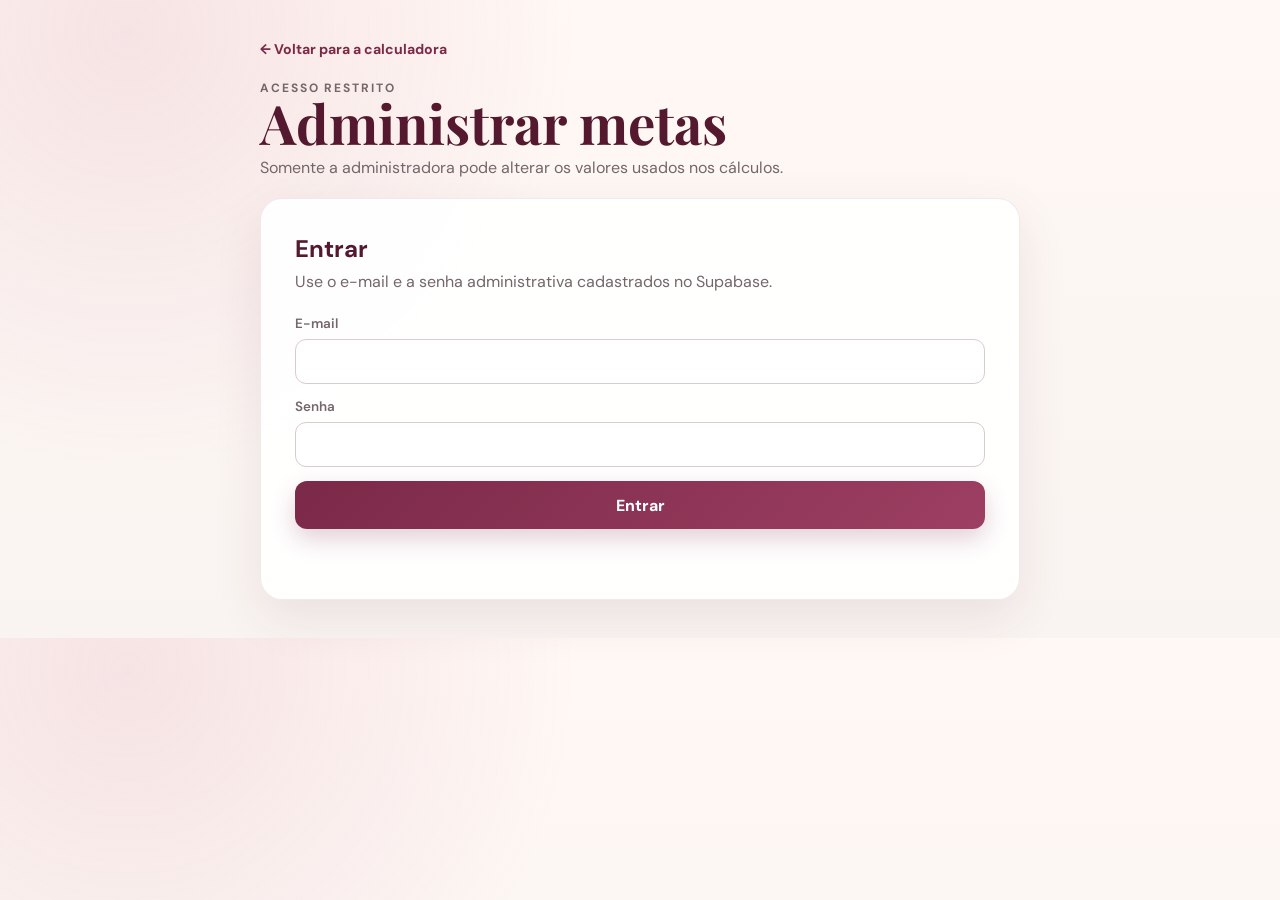
==== admin.html @ 75678cab "Adiciona admin.html" ====
<!doctype html>
<html lang="pt-BR">
  <head>
    <meta charset="UTF-8" />
    <meta name="viewport" content="width=device-width, initial-scale=1" />
    <meta name="theme-color" content="#7b2948" />
    <meta name="robots" content="noindex, nofollow" />
    <title>Administrar metas</title>
    <link rel="preconnect" href="https://fonts.googleapis.com" />
    <link rel="preconnect" href="https://fonts.gstatic.com" crossorigin />
    <link
      href="https://fonts.googleapis.com/css2?family=DM+Sans:wght@400;500;600;700&family=Playfair+Display:wght@600;700&display=swap"
      rel="stylesheet"
    />
    <link rel="stylesheet" href="styles.css" />
    <script src="config.js"></script>
    <script src="admin.js" defer></script>
  </head>
  <body>
    <main class="admin-shell">
      <a class="back-link" href="index.html">← Voltar para a calculadora</a>

      <header class="admin-hero">
        <p class="eyebrow">ACESSO RESTRITO</p>
        <h1>Administrar metas</h1>
        <p>Somente a administradora pode alterar os valores usados nos cálculos.</p>
      </header>

      <section class="admin-card" id="setupCard" hidden>
        <h2>Falta conectar o Supabase</h2>
        <p>
          A calculadora já funciona com as metas de demonstração. Para liberar
          o login e atualizar as metas para todas as vendedoras, configure o
          Supabase seguindo o arquivo README do projeto.
        </p>
      </section>

      <section class="admin-card" id="loginCard">
        <h2>Entrar</h2>
        <p>Use o e-mail e a senha administrativa cadastrados no Supabase.</p>

        <form class="admin-form" id="loginForm">
          <label class="admin-field">
            <span>E-mail</span>
            <input id="email" type="email" autocomplete="username" required />
          </label>
          <label class="admin-field">
            <span>Senha</span>
            <input id="password" type="password" autocomplete="current-password" required />
          </label>
          <button class="button button-primary" type="submit">Entrar</button>
        </form>
        <p class="admin-message" id="loginMessage" role="alert"></p>
      </section>

      <section class="admin-card" id="goalsCard" hidden>
        <div class="admin-toolbar">
          <p id="sessionEmail"></p>
          <button class="button button-secondary small-button" id="logoutButton" type="button">
            Sair
          </button>
        </div>

        <h2>Metas do mês</h2>
        <p>Informe a meta mensal de cada loja e período. Super e Mega serão calculadas automaticamente em 120% e 130%.</p>

        <form class="admin-form" id="goalsForm">
          <label class="admin-field">
            <span>Mês de referência</span>
            <input id="mes" type="month" required />
          </label>
          <p class="admin-message" id="monthMessage"></p>

          <div class="admin-grid">
            <h3 class="store-title">Clube Bijoux — CB</h3>
            <label class="admin-field">
              <span>Meta mensal — manhã</span>
              <input id="admin_cb_manha" data-goal="cb_manha" type="number" min="0" step="0.01" inputmode="decimal" required />
            </label>
            <label class="admin-field">
              <span>Meta mensal — noite</span>
              <input id="admin_cb_noite" data-goal="cb_noite" type="number" min="0" step="0.01" inputmode="decimal" required />
            </label>

            <h3 class="store-title">Arte Acessórios — AA</h3>
            <label class="admin-field">
              <span>Meta mensal — manhã</span>
              <input id="admin_aa_manha" data-goal="aa_manha" type="number" min="0" step="0.01" inputmode="decimal" required />
            </label>
            <label class="admin-field">
              <span>Meta mensal — noite</span>
              <input id="admin_aa_noite" data-goal="aa_noite" type="number" min="0" step="0.01" inputmode="decimal" required />
            </label>

            <h3 class="store-title">Adoro Bijoux — AB</h3>
            <label class="admin-field">
              <span>Meta mensal — manhã</span>
              <input id="admin_ab_manha" data-goal="ab_manha" type="number" min="0" step="0.01" inputmode="decimal" required />
            </label>
            <label class="admin-field">
              <span>Meta mensal — noite</span>
              <input id="admin_ab_noite" data-goal="ab_noite" type="number" min="0" step="0.01" inputmode="decimal" required />
            </label>
          </div>

          <button class="button button-primary" id="saveButton" type="submit">
            Salvar novas metas
          </button>
        </form>
        <p class="admin-message" id="goalsMessage" role="alert"></p>
      </section>
    </main>
  </body>
</html>
---- styles.css ----
:root {
  --wine: #7b2948;
  --wine-dark: #54192f;
  --rose: #c66b89;
  --rose-light: #f7e8ed;
  --cream: #fffaf6;
  --paper: #ffffff;
  --ink: #2e2025;
  --muted: #74666b;
  --line: #eadde1;
  --gold: #b58538;
  --green: #28715e;
  --blue: #4467a9;
  --shadow: 0 18px 50px rgba(87, 29, 51, 0.09);
  --radius: 22px;
}

* {
  box-sizing: border-box;
}

html {
  scroll-behavior: smooth;
}

body {
  margin: 0;
  min-width: 320px;
  color: var(--ink);
  background:
    radial-gradient(circle at 10% 5%, rgba(198, 107, 137, 0.15), transparent 28rem),
    linear-gradient(180deg, #fff8f4 0, #f9f4f1 100%);
  font-family: "DM Sans", sans-serif;
}

button,
input {
  font: inherit;
}

button,
a {
  -webkit-tap-highlight-color: transparent;
}

.page-shell {
  width: min(100% - 28px, 960px);
  margin: 0 auto;
  padding: 48px 0 28px;
}

.hero {
  max-width: 680px;
  margin: 0 auto 28px;
  text-align: center;
}

.eyebrow {
  margin: 0 0 8px;
  color: var(--wine);
  font-size: 0.75rem;
  font-weight: 700;
  letter-spacing: 0.16em;
}

h1,
h2,
h3,
p {
  margin-top: 0;
}

h1,
.results-heading h2,
.admin-hero h1 {
  font-family: "Playfair Display", serif;
}

h1 {
  margin-bottom: 10px;
  color: var(--wine-dark);
  font-size: clamp(2.25rem, 8vw, 4.4rem);
  line-height: 0.98;
}

.hero > p:not(.eyebrow) {
  max-width: 590px;
  margin: 0 auto 16px;
  color: var(--muted);
  line-height: 1.6;
}

.month-selector {
  display: inline-flex;
  align-items: center;
  gap: 8px;
  min-height: 38px;
  padding: 4px 6px 4px 13px;
  border: 1px solid rgba(123, 41, 72, 0.14);
  border-radius: 999px;
  color: var(--wine);
  background: rgba(255, 255, 255, 0.72);
  font-size: 0.82rem;
  font-weight: 700;
}

.month-selector select {
  border: 0;
  outline: 0;
  padding: 6px 28px 6px 8px;
  color: var(--wine);
  background: transparent;
  font: inherit;
  cursor: pointer;
}

.card,
.results,
.admin-card {
  margin-top: 18px;
  padding: clamp(20px, 4vw, 34px);
  border: 1px solid rgba(123, 41, 72, 0.1);
  border-radius: var(--radius);
  background: rgba(255, 255, 255, 0.92);
  box-shadow: var(--shadow);
}

.section-heading {
  display: flex;
  align-items: flex-start;
  gap: 14px;
  margin-bottom: 22px;
}

.section-heading h2 {
  margin-bottom: 4px;
  color: var(--wine-dark);
  font-size: 1.2rem;
}

.section-heading p {
  margin-bottom: 0;
  color: var(--muted);
  font-size: 0.88rem;
}

.step {
  display: grid;
  width: 34px;
  height: 34px;
  flex: 0 0 34px;
  place-items: center;
  border-radius: 50%;
  color: white;
  background: var(--wine);
  font-weight: 700;
}

.schedule-grid {
  display: grid;
  grid-template-columns: repeat(3, 1fr);
  gap: 14px;
}

.store-group {
  padding: 16px;
  border: 1px solid var(--line);
  border-radius: 16px;
  background: var(--cream);
}

.store-group h3 {
  display: flex;
  align-items: center;
  justify-content: space-between;
  gap: 8px;
  margin-bottom: 14px;
  font-size: 0.94rem;
}

.store-group h3 span {
  padding: 3px 7px;
  border-radius: 6px;
  color: var(--wine);
  background: var(--rose-light);
  font-size: 0.7rem;
}

.shift-row {
  display: grid;
  grid-template-columns: 1fr 70px;
  align-items: center;
  gap: 10px;
  margin-top: 9px;
}

.shift-row label,
.summary-inputs label > span,
.admin-field > span {
  color: var(--muted);
  font-size: 0.84rem;
  font-weight: 600;
}

input {
  width: 100%;
  min-height: 45px;
  border: 1px solid #dacbd0;
  border-radius: 11px;
  outline: none;
  color: var(--ink);
  background: white;
  transition: 0.2s border, 0.2s box-shadow;
}

input:focus {
  border-color: var(--rose);
  box-shadow: 0 0 0 4px rgba(198, 107, 137, 0.13);
}

.shift-row input {
  padding: 8px;
  text-align: center;
  font-weight: 700;
}

.total-days {
  display: flex;
  align-items: center;
  justify-content: space-between;
  margin-top: 16px;
  padding: 14px 16px;
  border-radius: 13px;
  color: var(--wine-dark);
  background: var(--rose-light);
  font-size: 0.9rem;
  font-weight: 600;
}

.total-days strong {
  font-size: 1.35rem;
}

.summary-inputs {
  display: grid;
  grid-template-columns: 1fr 1fr;
  gap: 14px;
}

.summary-inputs label,
.admin-field {
  display: grid;
  gap: 7px;
}

.summary-inputs input,
.admin-field input {
  padding: 11px 13px;
  font-weight: 600;
}

.money-input {
  display: grid;
  grid-template-columns: auto 1fr;
  align-items: center;
  border: 1px solid #dacbd0;
  border-radius: 11px;
  background: white;
}

.money-input:focus-within {
  border-color: var(--rose);
  box-shadow: 0 0 0 4px rgba(198, 107, 137, 0.13);
}

.money-input span {
  padding-left: 13px;
  color: var(--muted);
  font-weight: 700;
}

.money-input input {
  border: 0;
  box-shadow: none;
}

.form-message {
  min-height: 20px;
  margin: 12px 0 0;
  color: #a12f3b;
  font-size: 0.84rem;
  font-weight: 600;
}

.actions {
  display: flex;
  gap: 10px;
  margin-top: 8px;
}

.button {
  min-height: 48px;
  padding: 12px 20px;
  border: 0;
  border-radius: 12px;
  cursor: pointer;
  font-weight: 700;
  transition: 0.18s transform, 0.18s opacity, 0.18s box-shadow;
}

.button:hover {
  transform: translateY(-1px);
}

.button:active {
  transform: translateY(1px);
}

.button:disabled {
  cursor: wait;
  opacity: 0.62;
}

.button-primary {
  flex: 1;
  color: white;
  background: linear-gradient(135deg, var(--wine), #9d3f62);
  box-shadow: 0 10px 24px rgba(123, 41, 72, 0.22);
}

.button-secondary {
  color: var(--wine);
  background: var(--rose-light);
}

.results {
  background:
    linear-gradient(180deg, rgba(123, 41, 72, 0.025), transparent),
    white;
}

.results-heading {
  margin-bottom: 20px;
  text-align: center;
}

.results-heading h2 {
  margin-bottom: 0;
  color: var(--wine-dark);
  font-size: clamp(1.8rem, 5vw, 2.5rem);
}

.result-grid {
  display: grid;
  grid-template-columns: repeat(3, 1fr);
  gap: 13px;
}

.result-card {
  --accent: var(--wine);
  position: relative;
  overflow: hidden;
  padding: 18px;
  border: 1px solid var(--line);
  border-radius: 17px;
  background: white;
}

.result-card::before {
  position: absolute;
  inset: 0 auto 0 0;
  width: 4px;
  background: var(--accent);
  content: "";
}

.result-card.super {
  --accent: var(--gold);
}

.result-card.mega {
  --accent: var(--blue);
}

.result-card-top {
  display: flex;
  align-items: center;
  justify-content: space-between;
  color: var(--accent);
  font-weight: 800;
}

.result-card-top strong {
  font-size: 0.8rem;
}

.target {
  margin: 16px 0 6px;
  color: var(--muted);
  font-size: 0.78rem;
}

.target b {
  color: var(--ink);
}

.remaining {
  margin: 0 0 5px;
  font-size: 0.86rem;
}

.remaining strong {
  display: block;
  margin-top: 2px;
  color: var(--accent);
  font-size: 1.35rem;
}

.per-day {
  min-height: 32px;
  margin: 0;
  color: var(--muted);
  font-size: 0.75rem;
}

.progress {
  height: 7px;
  margin-top: 14px;
  overflow: hidden;
  border-radius: 99px;
  background: #eee7e9;
}

.progress span {
  display: block;
  width: 0;
  height: 100%;
  border-radius: inherit;
  background: var(--accent);
  transition: width 0.7s ease;
}

.status-message {
  margin-top: 18px;
  padding: 16px;
  border: 1px solid rgba(123, 41, 72, 0.12);
  border-radius: 14px;
  color: var(--wine-dark);
  background: var(--rose-light);
  text-align: center;
  font-weight: 700;
  line-height: 1.5;
}

.results-clear {
  display: block;
  margin: 16px auto 0;
}

footer {
  padding: 24px 8px 0;
  text-align: center;
}

footer p {
  margin-bottom: 6px;
  color: var(--muted);
  font-size: 0.75rem;
}

footer a,
.back-link {
  color: var(--wine);
  font-size: 0.75rem;
  text-decoration: none;
}

.admin-shell {
  width: min(100% - 28px, 760px);
  margin: 0 auto;
  padding: 38px 0;
}

.back-link {
  display: inline-block;
  margin-bottom: 22px;
  font-size: 0.88rem;
  font-weight: 700;
}

.admin-hero {
  margin-bottom: 20px;
}

.admin-hero h1 {
  margin-bottom: 8px;
  color: var(--wine-dark);
  font-size: clamp(2rem, 7vw, 3.4rem);
}

.admin-hero p {
  margin-bottom: 0;
  color: var(--muted);
}

.admin-card {
  margin-top: 14px;
}

.admin-card h2 {
  margin-bottom: 6px;
  color: var(--wine-dark);
}

.admin-card > p {
  color: var(--muted);
  line-height: 1.55;
}

.admin-form {
  display: grid;
  gap: 14px;
  margin-top: 20px;
}

.admin-grid {
  display: grid;
  grid-template-columns: repeat(2, 1fr);
  gap: 14px;
}

.store-title {
  grid-column: 1 / -1;
  margin: 8px 0 -4px;
  padding-bottom: 7px;
  border-bottom: 1px solid var(--line);
  color: var(--wine-dark);
  font-size: 0.95rem;
}

.admin-message {
  min-height: 22px;
  margin: 14px 0 0;
  font-size: 0.85rem;
  font-weight: 600;
}

.admin-message.error {
  color: #a12f3b;
}

.admin-message.success {
  color: var(--green);
}

.admin-toolbar {
  display: flex;
  align-items: center;
  justify-content: space-between;
  gap: 10px;
  margin-bottom: 16px;
}

.admin-toolbar p {
  margin: 0;
  color: var(--muted);
  font-size: 0.83rem;
}

.small-button {
  min-height: 38px;
  padding: 8px 13px;
  font-size: 0.78rem;
}

[hidden] {
  display: none !important;
}

@media (max-width: 720px) {
  .page-shell {
    padding-top: 34px;
  }

  .schedule-grid,
  .result-grid {
    grid-template-columns: 1fr;
  }

  .store-group {
    display: grid;
    grid-template-columns: 1.2fr 1fr 1fr;
    align-items: center;
    gap: 10px;
  }

  .store-group h3 {
    display: block;
    margin: 0;
  }

  .store-group h3 span {
    display: table;
    margin-top: 5px;
  }

  .shift-row {
    display: grid;
    grid-template-columns: 1fr;
    gap: 4px;
    margin: 0;
  }

  .shift-row input {
    min-height: 42px;
  }

  .result-card {
    display: grid;
    grid-template-columns: 1fr auto;
    column-gap: 10px;
  }

  .result-card-top,
  .progress {
    grid-column: 1 / -1;
  }

  .remaining {
    text-align: right;
  }

  .per-day {
    grid-column: 1 / -1;
  }
}

@media (max-width: 520px) {
  .summary-inputs,
  .admin-grid {
    grid-template-columns: 1fr;
  }

  .actions {
    flex-direction: column;
  }

  .button-secondary {
    order: 2;
  }

  .admin-toolbar {
    align-items: flex-start;
    flex-direction: column;
  }
}

@media (prefers-reduced-motion: reduce) {
  * {
    scroll-behavior: auto !important;
    transition: none !important;
  }
}
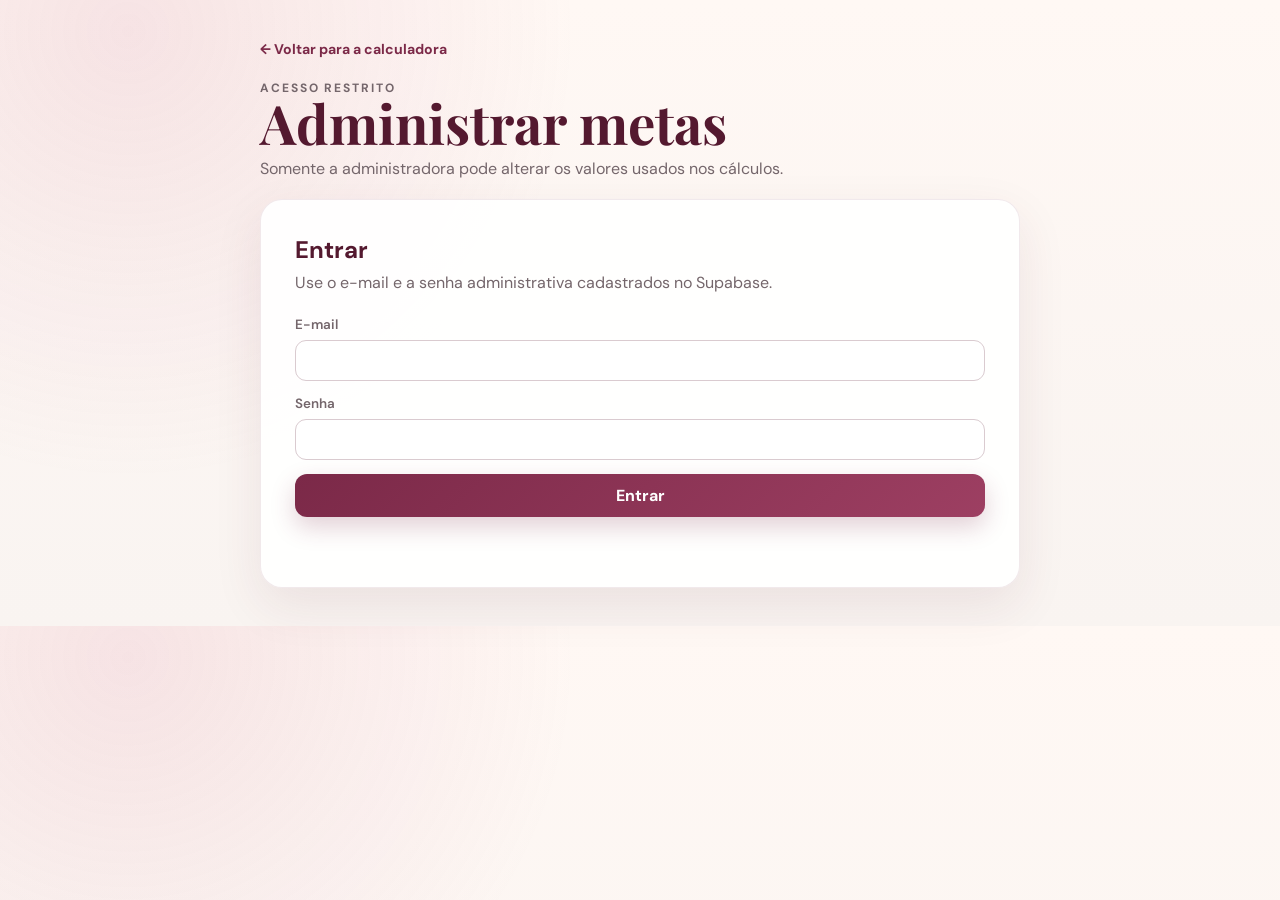
==== commit d03ea6aa: "Atualiza versão visual do site" ====
--- a/admin.html
+++ b/admin.html
@@ -6,15 +6,16 @@
     <meta name="theme-color" content="#7b2948" />
     <meta name="robots" content="noindex, nofollow" />
     <title>Administrar metas</title>
+    <link rel="icon" href="favicon.svg?v=2" type="image/svg+xml" />
     <link rel="preconnect" href="https://fonts.googleapis.com" />
     <link rel="preconnect" href="https://fonts.gstatic.com" crossorigin />
     <link
       href="https://fonts.googleapis.com/css2?family=DM+Sans:wght@400;500;600;700&family=Playfair+Display:wght@600;700&display=swap"
       rel="stylesheet"
     />
-    <link rel="stylesheet" href="styles.css" />
+    <link rel="stylesheet" href="styles.css?v=2" />
     <script src="config.js"></script>
-    <script src="admin.js" defer></script>
+    <script src="admin.js?v=2" defer></script>
   </head>
   <body>
     <main class="admin-shell">
--- a/styles.css
+++ b/styles.css
@@ -33,6 +33,10 @@
   font-family: "DM Sans", sans-serif;
 }
 
+body.modal-open {
+  overflow: hidden;
+}
+
 button,
 input {
   font: inherit;
@@ -44,15 +48,20 @@
 }
 
 .page-shell {
-  width: min(100% - 28px, 960px);
+  width: min(100% - 32px, 1280px);
   margin: 0 auto;
-  padding: 48px 0 28px;
+  padding: 20px 0 12px;
 }
 
 .hero {
-  max-width: 680px;
-  margin: 0 auto 28px;
-  text-align: center;
+  display: grid;
+  grid-template-columns: auto minmax(260px, 1fr) auto;
+  align-items: center;
+  gap: clamp(22px, 4vw, 60px);
+  max-width: none;
+  margin: 0 0 16px;
+  padding: 8px 4px;
+  text-align: left;
 }
 
 .eyebrow {
@@ -77,17 +86,19 @@
 }
 
 h1 {
-  margin-bottom: 10px;
+  margin-bottom: 0;
   color: var(--wine-dark);
-  font-size: clamp(2.25rem, 8vw, 4.4rem);
-  line-height: 0.98;
-}
-
-.hero > p:not(.eyebrow) {
-  max-width: 590px;
-  margin: 0 auto 16px;
-  color: var(--muted);
-  line-height: 1.6;
+  font-size: clamp(2rem, 3.4vw, 3.4rem);
+  line-height: 1;
+  white-space: nowrap;
+}
+
+.hero-copy {
+  max-width: 470px;
+  margin: 0;
+  color: var(--muted);
+  font-size: 0.9rem;
+  line-height: 1.45;
 }
 
 .month-selector {
@@ -117,7 +128,7 @@
 .card,
 .results,
 .admin-card {
-  margin-top: 18px;
+  margin-top: 0;
   padding: clamp(20px, 4vw, 34px);
   border: 1px solid rgba(123, 41, 72, 0.1);
   border-radius: var(--radius);
@@ -125,11 +136,21 @@
   box-shadow: var(--shadow);
 }
 
+.form-layout {
+  display: grid;
+  grid-template-columns: minmax(0, 1.75fr) minmax(280px, 0.85fr);
+  gap: 14px;
+}
+
+.form-layout .card {
+  padding: 20px;
+}
+
 .section-heading {
   display: flex;
   align-items: flex-start;
   gap: 14px;
-  margin-bottom: 22px;
+  margin-bottom: 15px;
 }
 
 .section-heading h2 {
@@ -159,11 +180,11 @@
 .schedule-grid {
   display: grid;
   grid-template-columns: repeat(3, 1fr);
-  gap: 14px;
+  gap: 10px;
 }
 
 .store-group {
-  padding: 16px;
+  padding: 13px;
   border: 1px solid var(--line);
   border-radius: 16px;
   background: var(--cream);
@@ -174,8 +195,8 @@
   align-items: center;
   justify-content: space-between;
   gap: 8px;
-  margin-bottom: 14px;
-  font-size: 0.94rem;
+  margin-bottom: 9px;
+  font-size: 0.86rem;
 }
 
 .store-group h3 span {
@@ -188,10 +209,10 @@
 
 .shift-row {
   display: grid;
-  grid-template-columns: 1fr 70px;
+  grid-template-columns: 1fr 62px;
   align-items: center;
   gap: 10px;
-  margin-top: 9px;
+  margin-top: 6px;
 }
 
 .shift-row label,
@@ -204,7 +225,7 @@
 
 input {
   width: 100%;
-  min-height: 45px;
+  min-height: 40px;
   border: 1px solid #dacbd0;
   border-radius: 11px;
   outline: none;
@@ -228,8 +249,8 @@
   display: flex;
   align-items: center;
   justify-content: space-between;
-  margin-top: 16px;
-  padding: 14px 16px;
+  margin-top: 10px;
+  padding: 9px 13px;
   border-radius: 13px;
   color: var(--wine-dark);
   background: var(--rose-light);
@@ -238,13 +259,13 @@
 }
 
 .total-days strong {
-  font-size: 1.35rem;
+  font-size: 1.15rem;
 }
 
 .summary-inputs {
   display: grid;
-  grid-template-columns: 1fr 1fr;
-  gap: 14px;
+  grid-template-columns: 1fr;
+  gap: 11px;
 }
 
 .summary-inputs label,
@@ -255,7 +276,7 @@
 
 .summary-inputs input,
 .admin-field input {
-  padding: 11px 13px;
+  padding: 9px 12px;
   font-weight: 600;
 }
 
@@ -293,14 +314,15 @@
 }
 
 .actions {
-  display: flex;
+  display: grid;
+  grid-template-columns: 1fr auto;
   gap: 10px;
   margin-top: 8px;
 }
 
 .button {
-  min-height: 48px;
-  padding: 12px 20px;
+  min-height: 43px;
+  padding: 10px 16px;
   border: 0;
   border-radius: 12px;
   cursor: pointer;
@@ -334,20 +356,45 @@
 }
 
 .results {
-  background:
-    linear-gradient(180deg, rgba(123, 41, 72, 0.025), transparent),
-    white;
+  position: fixed;
+  z-index: 50;
+  inset: 50% auto auto 50%;
+  width: min(calc(100% - 28px), 980px);
+  max-height: calc(100vh - 32px);
+  margin: 0;
+  padding: 26px;
+  overflow: auto;
+  transform: translate(-50%, -50%);
+  background: white;
+  box-shadow:
+    0 0 0 100vmax rgba(46, 32, 37, 0.48),
+    0 24px 70px rgba(46, 32, 37, 0.24);
+}
+
+.result-close {
+  position: absolute;
+  top: 10px;
+  right: 13px;
+  width: 36px;
+  height: 36px;
+  border: 0;
+  border-radius: 50%;
+  color: var(--wine);
+  background: var(--rose-light);
+  cursor: pointer;
+  font-size: 1.6rem;
+  line-height: 1;
 }
 
 .results-heading {
-  margin-bottom: 20px;
+  margin-bottom: 15px;
   text-align: center;
 }
 
 .results-heading h2 {
   margin-bottom: 0;
   color: var(--wine-dark);
-  font-size: clamp(1.8rem, 5vw, 2.5rem);
+  font-size: clamp(1.65rem, 4vw, 2.2rem);
 }
 
 .result-grid {
@@ -360,7 +407,7 @@
   --accent: var(--wine);
   position: relative;
   overflow: hidden;
-  padding: 18px;
+  padding: 15px;
   border: 1px solid var(--line);
   border-radius: 17px;
   background: white;
@@ -395,7 +442,7 @@
 }
 
 .target {
-  margin: 16px 0 6px;
+  margin: 11px 0 5px;
   color: var(--muted);
   font-size: 0.78rem;
 }
@@ -413,7 +460,7 @@
   display: block;
   margin-top: 2px;
   color: var(--accent);
-  font-size: 1.35rem;
+  font-size: 1.18rem;
 }
 
 .per-day {
@@ -425,7 +472,7 @@
 
 .progress {
   height: 7px;
-  margin-top: 14px;
+  margin-top: 9px;
   overflow: hidden;
   border-radius: 99px;
   background: #eee7e9;
@@ -441,8 +488,8 @@
 }
 
 .status-message {
-  margin-top: 18px;
-  padding: 16px;
+  margin-top: 13px;
+  padding: 12px;
   border: 1px solid rgba(123, 41, 72, 0.12);
   border-radius: 14px;
   color: var(--wine-dark);
@@ -458,7 +505,7 @@
 }
 
 footer {
-  padding: 24px 8px 0;
+  padding: 11px 8px 0;
   text-align: center;
 }
 
@@ -582,9 +629,31 @@
     padding-top: 34px;
   }
 
+  .hero {
+    display: block;
+    text-align: center;
+  }
+
+  .hero-title {
+    margin-bottom: 10px;
+  }
+
+  h1 {
+    white-space: normal;
+  }
+
+  .hero-copy {
+    margin: 0 auto 14px;
+  }
+
+  .form-layout,
   .schedule-grid,
   .result-grid {
     grid-template-columns: 1fr;
+  }
+
+  .form-layout {
+    gap: 14px;
   }
 
   .store-group {
@@ -633,6 +702,10 @@
   .per-day {
     grid-column: 1 / -1;
   }
+
+  .results {
+    padding: 22px 18px;
+  }
 }
 
 @media (max-width: 520px) {
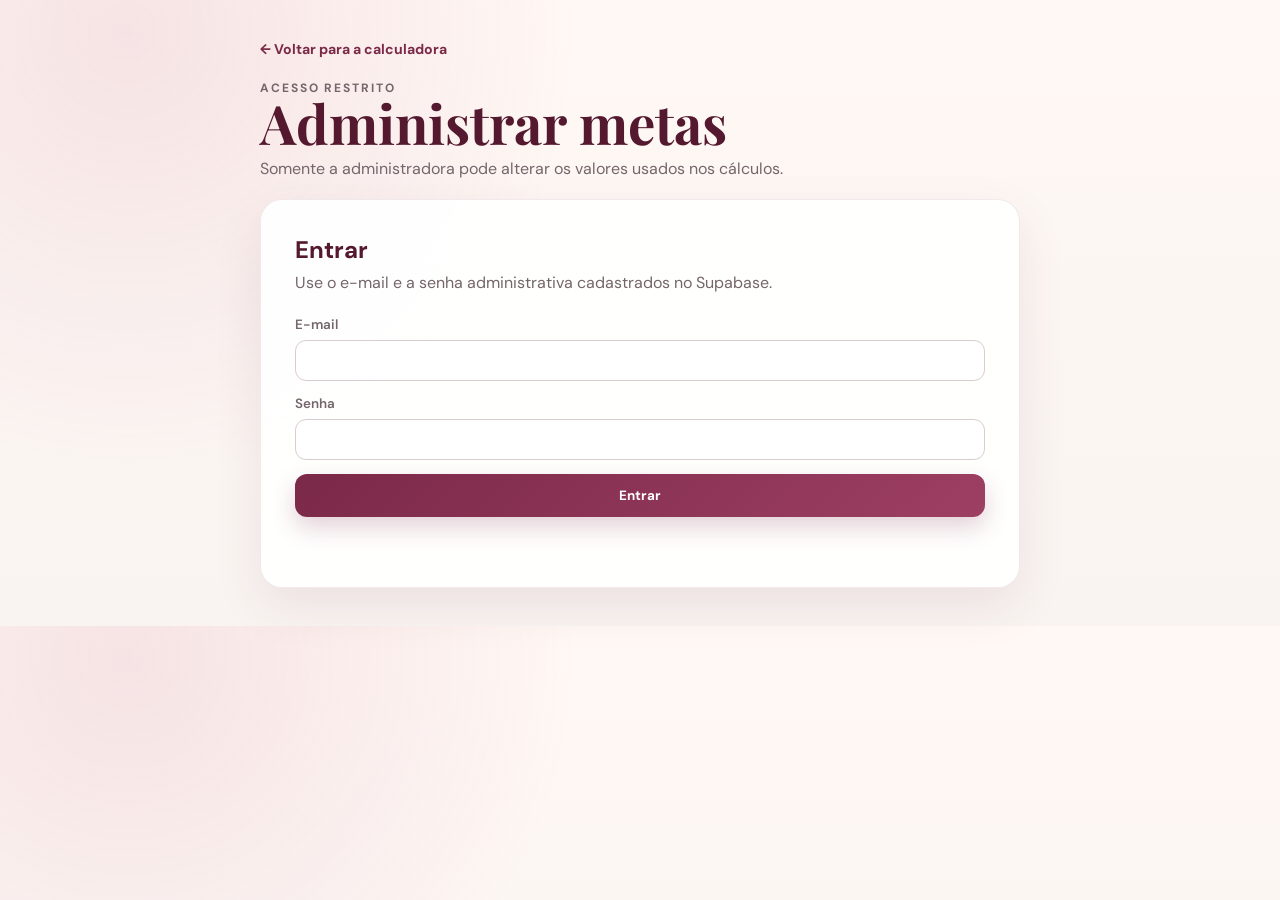
==== commit 2ab9814a: "Atualiza níveis exibidos na administração" ====
--- a/admin.html
+++ b/admin.html
@@ -13,7 +13,7 @@
       href="https://fonts.googleapis.com/css2?family=DM+Sans:wght@400;500;600;700&family=Playfair+Display:wght@600;700&display=swap"
       rel="stylesheet"
     />
-    <link rel="stylesheet" href="styles.css?v=2" />
+    <link rel="stylesheet" href="styles.css?v=3" />
     <script src="config.js"></script>
     <script src="admin.js?v=2" defer></script>
   </head>
@@ -63,7 +63,7 @@
         </div>
 
         <h2>Metas do mês</h2>
-        <p>Informe a meta mensal de cada loja e período. Super e Mega serão calculadas automaticamente em 120% e 130%.</p>
+        <p>Informe a meta mensal de cada loja e período. Super e Mega serão calculadas automaticamente em 110% e 120%.</p>
 
         <form class="admin-form" id="goalsForm">
           <label class="admin-field">
--- a/styles.css
+++ b/styles.css
@@ -125,6 +125,10 @@
   cursor: pointer;
 }
 
+.month-selector > span {
+  white-space: nowrap;
+}
+
 .card,
 .results,
 .admin-card {
@@ -138,7 +142,7 @@
 
 .form-layout {
   display: grid;
-  grid-template-columns: minmax(0, 1.75fr) minmax(280px, 0.85fr);
+  grid-template-columns: minmax(0, 3fr) minmax(290px, 1fr);
   gap: 14px;
 }
 
@@ -209,10 +213,21 @@
 
 .shift-row {
   display: grid;
-  grid-template-columns: 1fr 62px;
+  grid-template-columns: 1fr 58px 58px;
   align-items: center;
-  gap: 10px;
+  gap: 7px;
   margin-top: 6px;
+}
+
+.shift-columns {
+  display: grid;
+  grid-template-columns: 1fr 58px 58px;
+  gap: 7px;
+  color: var(--muted);
+  font-size: 0.62rem;
+  font-weight: 700;
+  text-align: center;
+  text-transform: uppercase;
 }
 
 .shift-row label,
@@ -256,6 +271,12 @@
   background: var(--rose-light);
   font-size: 0.9rem;
   font-weight: 600;
+}
+
+.total-days > div {
+  display: flex;
+  align-items: center;
+  gap: 10px;
 }
 
 .total-days strong {
@@ -522,6 +543,18 @@
   text-decoration: none;
 }
 
+.footer-links {
+  display: flex;
+  align-items: center;
+  justify-content: center;
+  gap: 8px;
+}
+
+.footer-links span {
+  color: var(--muted);
+  font-size: 0.7rem;
+}
+
 .admin-shell {
   width: min(100% - 28px, 760px);
   margin: 0 auto;
@@ -624,6 +657,163 @@
   display: none !important;
 }
 
+@media (max-width: 1320px) {
+  .hero {
+    grid-template-columns: auto minmax(190px, 1fr) auto;
+    gap: 18px;
+  }
+
+  h1 {
+    font-size: clamp(2rem, 3.5vw, 3rem);
+  }
+
+  .hero-copy {
+    max-width: 350px;
+    font-size: 0.82rem;
+  }
+
+  .form-layout .card {
+    padding: 16px;
+  }
+
+  .store-group {
+    padding: 11px;
+  }
+
+  .shift-row,
+  .shift-columns {
+    grid-template-columns: minmax(68px, 1fr) 52px 52px;
+    gap: 5px;
+  }
+
+  .shift-row label {
+    font-size: 0.78rem;
+  }
+
+  .actions {
+    gap: 7px;
+  }
+
+  .button {
+    padding-inline: 12px;
+    font-size: 0.84rem;
+  }
+}
+
+@media (max-width: 1050px) {
+  .hero {
+    grid-template-columns: 1fr auto;
+  }
+
+  .hero-copy {
+    display: none;
+  }
+
+  .form-layout {
+    grid-template-columns: 1fr;
+  }
+}
+
+@media (max-height: 820px) and (min-width: 721px) {
+  .page-shell {
+    padding-top: 9px;
+  }
+
+  .hero {
+    margin-bottom: 9px;
+    padding-block: 3px;
+  }
+
+  .eyebrow {
+    margin-bottom: 4px;
+    font-size: 0.65rem;
+  }
+
+  h1 {
+    font-size: clamp(1.8rem, 3.2vw, 2.65rem);
+  }
+
+  .month-selector {
+    min-height: 34px;
+  }
+
+  .section-heading {
+    margin-bottom: 10px;
+  }
+
+  .section-heading h2 {
+    font-size: 1.05rem;
+  }
+
+  .section-heading p {
+    font-size: 0.78rem;
+  }
+
+  .step {
+    width: 30px;
+    height: 30px;
+    flex-basis: 30px;
+  }
+
+  .form-layout .card {
+    padding: 13px;
+  }
+
+  .store-group {
+    padding: 9px;
+  }
+
+  .store-group h3 {
+    margin-bottom: 6px;
+  }
+
+  input,
+  .shift-row input {
+    min-height: 35px;
+  }
+
+  .shift-row {
+    margin-top: 4px;
+  }
+
+  .total-days {
+    margin-top: 7px;
+    padding-block: 7px;
+  }
+
+  .summary-inputs {
+    gap: 8px;
+  }
+
+  .summary-inputs label,
+  .admin-field {
+    gap: 4px;
+  }
+
+  .form-message {
+    min-height: 16px;
+    margin-top: 7px;
+    font-size: 0.76rem;
+  }
+
+  .actions {
+    margin-top: 5px;
+  }
+
+  .button {
+    min-height: 38px;
+    padding-block: 8px;
+  }
+
+  footer {
+    padding-top: 7px;
+  }
+
+  footer p {
+    margin-bottom: 3px;
+  }
+}
+
 @media (max-width: 720px) {
   .page-shell {
     padding-top: 34px;
@@ -656,32 +846,24 @@
     gap: 14px;
   }
 
-  .store-group {
-    display: grid;
-    grid-template-columns: 1.2fr 1fr 1fr;
-    align-items: center;
-    gap: 10px;
-  }
-
   .store-group h3 {
-    display: block;
-    margin: 0;
+    display: flex;
+    margin-bottom: 8px;
   }
 
   .store-group h3 span {
-    display: table;
-    margin-top: 5px;
+    display: inline-block;
+    margin-top: 0;
   }
 
   .shift-row {
-    display: grid;
-    grid-template-columns: 1fr;
-    gap: 4px;
-    margin: 0;
+    grid-template-columns: 1fr 58px 58px;
+    gap: 6px;
+    margin-top: 6px;
   }
 
   .shift-row input {
-    min-height: 42px;
+    min-height: 40px;
   }
 
   .result-card {
@@ -715,7 +897,7 @@
   }
 
   .actions {
-    flex-direction: column;
+    grid-template-columns: 1fr;
   }
 
   .button-secondary {
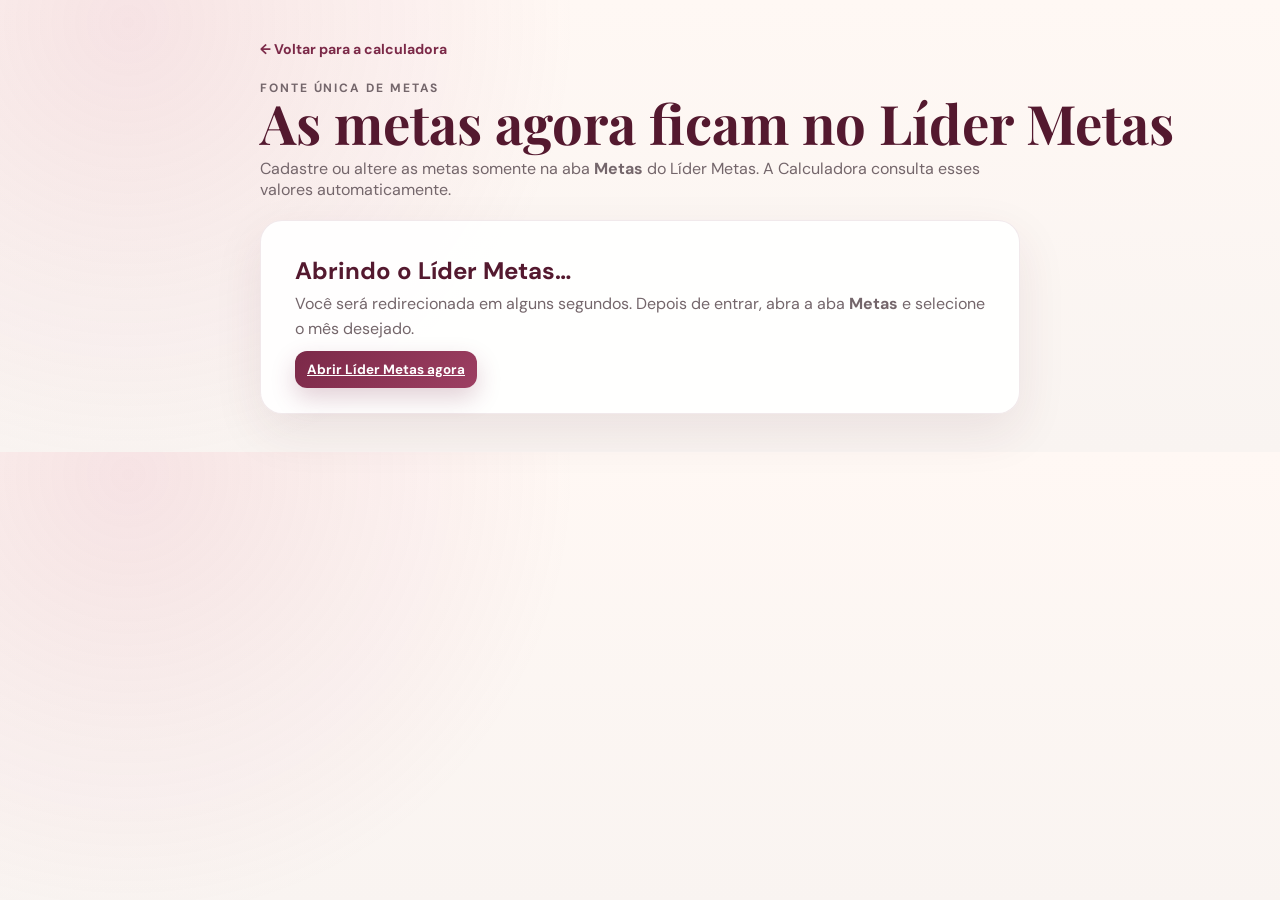
==== commit 0b1a269e: "Centraliza administração das metas no Líder Metas" ====
--- a/admin.html
+++ b/admin.html
@@ -5,7 +5,8 @@
     <meta name="viewport" content="width=device-width, initial-scale=1" />
     <meta name="theme-color" content="#7b2948" />
     <meta name="robots" content="noindex, nofollow" />
-    <title>Administrar metas</title>
+    <meta http-equiv="refresh" content="4;url=https://metas-lider.vercel.app/" />
+    <title>Metas no Líder Metas</title>
     <link rel="icon" href="favicon.svg?v=2" type="image/svg+xml" />
     <link rel="preconnect" href="https://fonts.googleapis.com" />
     <link rel="preconnect" href="https://fonts.gstatic.com" crossorigin />
@@ -13,102 +14,30 @@
       href="https://fonts.googleapis.com/css2?family=DM+Sans:wght@400;500;600;700&family=Playfair+Display:wght@600;700&display=swap"
       rel="stylesheet"
     />
-    <link rel="stylesheet" href="styles.css?v=3" />
-    <script src="config.js"></script>
-    <script src="admin.js?v=2" defer></script>
+    <link rel="stylesheet" href="styles.css?v=5" />
   </head>
   <body>
     <main class="admin-shell">
       <a class="back-link" href="index.html">← Voltar para a calculadora</a>
 
       <header class="admin-hero">
-        <p class="eyebrow">ACESSO RESTRITO</p>
-        <h1>Administrar metas</h1>
-        <p>Somente a administradora pode alterar os valores usados nos cálculos.</p>
+        <p class="eyebrow">FONTE ÚNICA DE METAS</p>
+        <h1>As metas agora ficam no Líder Metas</h1>
+        <p>
+          Cadastre ou altere as metas somente na aba <strong>Metas</strong> do
+          Líder Metas. A Calculadora consulta esses valores automaticamente.
+        </p>
       </header>
 
-      <section class="admin-card" id="setupCard" hidden>
-        <h2>Falta conectar o Supabase</h2>
+      <section class="admin-card">
+        <h2>Abrindo o Líder Metas…</h2>
         <p>
-          A calculadora já funciona com as metas de demonstração. Para liberar
-          o login e atualizar as metas para todas as vendedoras, configure o
-          Supabase seguindo o arquivo README do projeto.
+          Você será redirecionada em alguns segundos. Depois de entrar, abra a
+          aba <strong>Metas</strong> e selecione o mês desejado.
         </p>
-      </section>
-
-      <section class="admin-card" id="loginCard">
-        <h2>Entrar</h2>
-        <p>Use o e-mail e a senha administrativa cadastrados no Supabase.</p>
-
-        <form class="admin-form" id="loginForm">
-          <label class="admin-field">
-            <span>E-mail</span>
-            <input id="email" type="email" autocomplete="username" required />
-          </label>
-          <label class="admin-field">
-            <span>Senha</span>
-            <input id="password" type="password" autocomplete="current-password" required />
-          </label>
-          <button class="button button-primary" type="submit">Entrar</button>
-        </form>
-        <p class="admin-message" id="loginMessage" role="alert"></p>
-      </section>
-
-      <section class="admin-card" id="goalsCard" hidden>
-        <div class="admin-toolbar">
-          <p id="sessionEmail"></p>
-          <button class="button button-secondary small-button" id="logoutButton" type="button">
-            Sair
-          </button>
-        </div>
-
-        <h2>Metas do mês</h2>
-        <p>Informe a meta mensal de cada loja e período. Super e Mega serão calculadas automaticamente em 110% e 120%.</p>
-
-        <form class="admin-form" id="goalsForm">
-          <label class="admin-field">
-            <span>Mês de referência</span>
-            <input id="mes" type="month" required />
-          </label>
-          <p class="admin-message" id="monthMessage"></p>
-
-          <div class="admin-grid">
-            <h3 class="store-title">Clube Bijoux — CB</h3>
-            <label class="admin-field">
-              <span>Meta mensal — manhã</span>
-              <input id="admin_cb_manha" data-goal="cb_manha" type="number" min="0" step="0.01" inputmode="decimal" required />
-            </label>
-            <label class="admin-field">
-              <span>Meta mensal — noite</span>
-              <input id="admin_cb_noite" data-goal="cb_noite" type="number" min="0" step="0.01" inputmode="decimal" required />
-            </label>
-
-            <h3 class="store-title">Arte Acessórios — AA</h3>
-            <label class="admin-field">
-              <span>Meta mensal — manhã</span>
-              <input id="admin_aa_manha" data-goal="aa_manha" type="number" min="0" step="0.01" inputmode="decimal" required />
-            </label>
-            <label class="admin-field">
-              <span>Meta mensal — noite</span>
-              <input id="admin_aa_noite" data-goal="aa_noite" type="number" min="0" step="0.01" inputmode="decimal" required />
-            </label>
-
-            <h3 class="store-title">Adoro Bijoux — AB</h3>
-            <label class="admin-field">
-              <span>Meta mensal — manhã</span>
-              <input id="admin_ab_manha" data-goal="ab_manha" type="number" min="0" step="0.01" inputmode="decimal" required />
-            </label>
-            <label class="admin-field">
-              <span>Meta mensal — noite</span>
-              <input id="admin_ab_noite" data-goal="ab_noite" type="number" min="0" step="0.01" inputmode="decimal" required />
-            </label>
-          </div>
-
-          <button class="button button-primary" id="saveButton" type="submit">
-            Salvar novas metas
-          </button>
-        </form>
-        <p class="admin-message" id="goalsMessage" role="alert"></p>
+        <a class="button button-primary" href="https://metas-lider.vercel.app/">
+          Abrir Líder Metas agora
+        </a>
       </section>
     </main>
   </body>
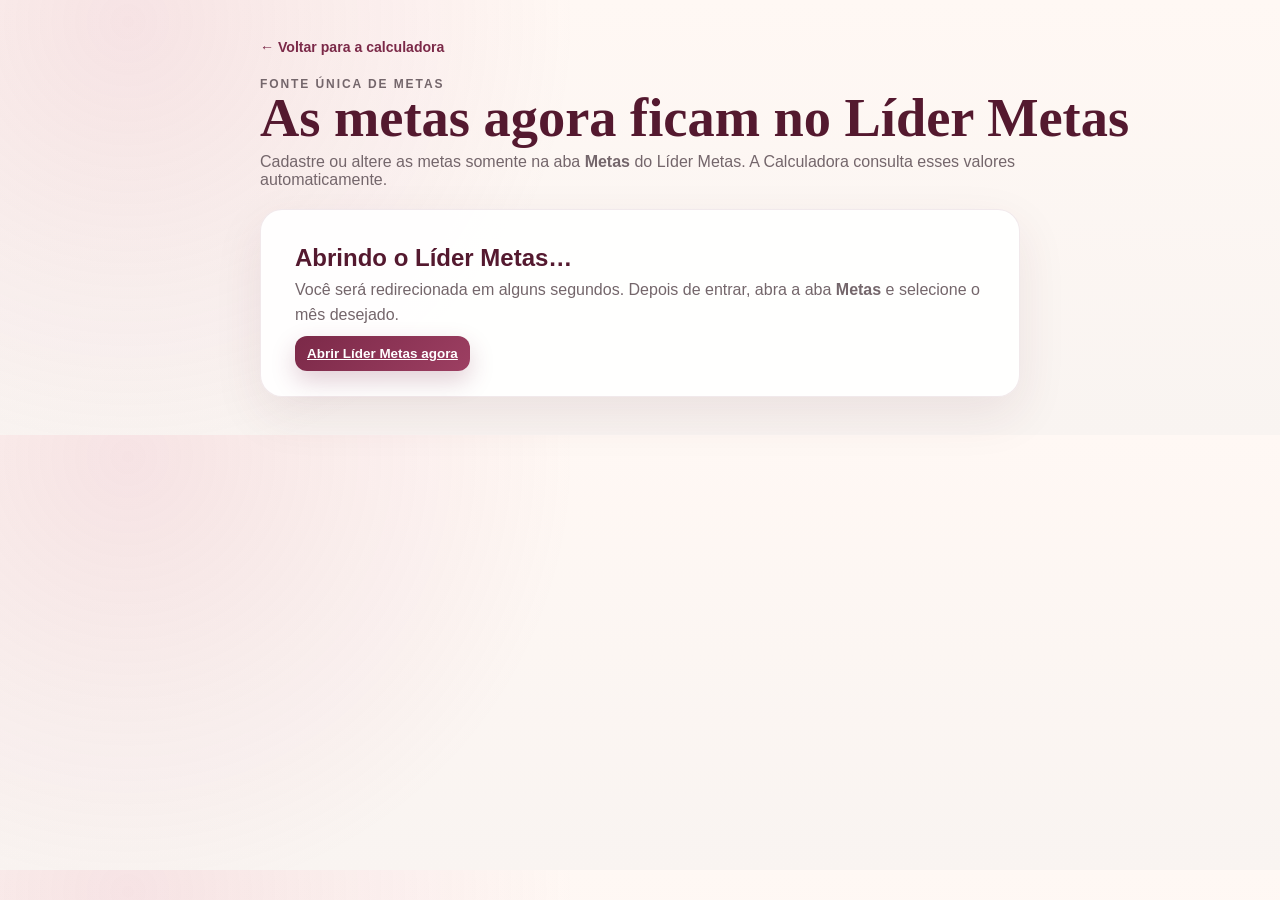
==== commit aa74f2a4: "security: restringe recursos da página administrativa" ====
--- a/admin.html
+++ b/admin.html
@@ -4,6 +4,8 @@
     <meta charset="UTF-8" />
     <meta name="viewport" content="width=device-width, initial-scale=1" />
     <meta name="theme-color" content="#7b2948" />
+    <meta http-equiv="Content-Security-Policy" content="default-src 'self'; base-uri 'self'; object-src 'none'; frame-src 'none'; form-action 'self'; script-src 'none'; style-src 'self' https://fonts.googleapis.com; font-src 'self' https://fonts.gstatic.com data:; img-src 'self' data:; connect-src 'none'; worker-src 'none'; upgrade-insecure-requests" />
+    <meta name="referrer" content="strict-origin-when-cross-origin" />
     <meta name="robots" content="noindex, nofollow" />
     <meta http-equiv="refresh" content="4;url=https://metas-lider.vercel.app/" />
     <title>Metas no Líder Metas</title>
